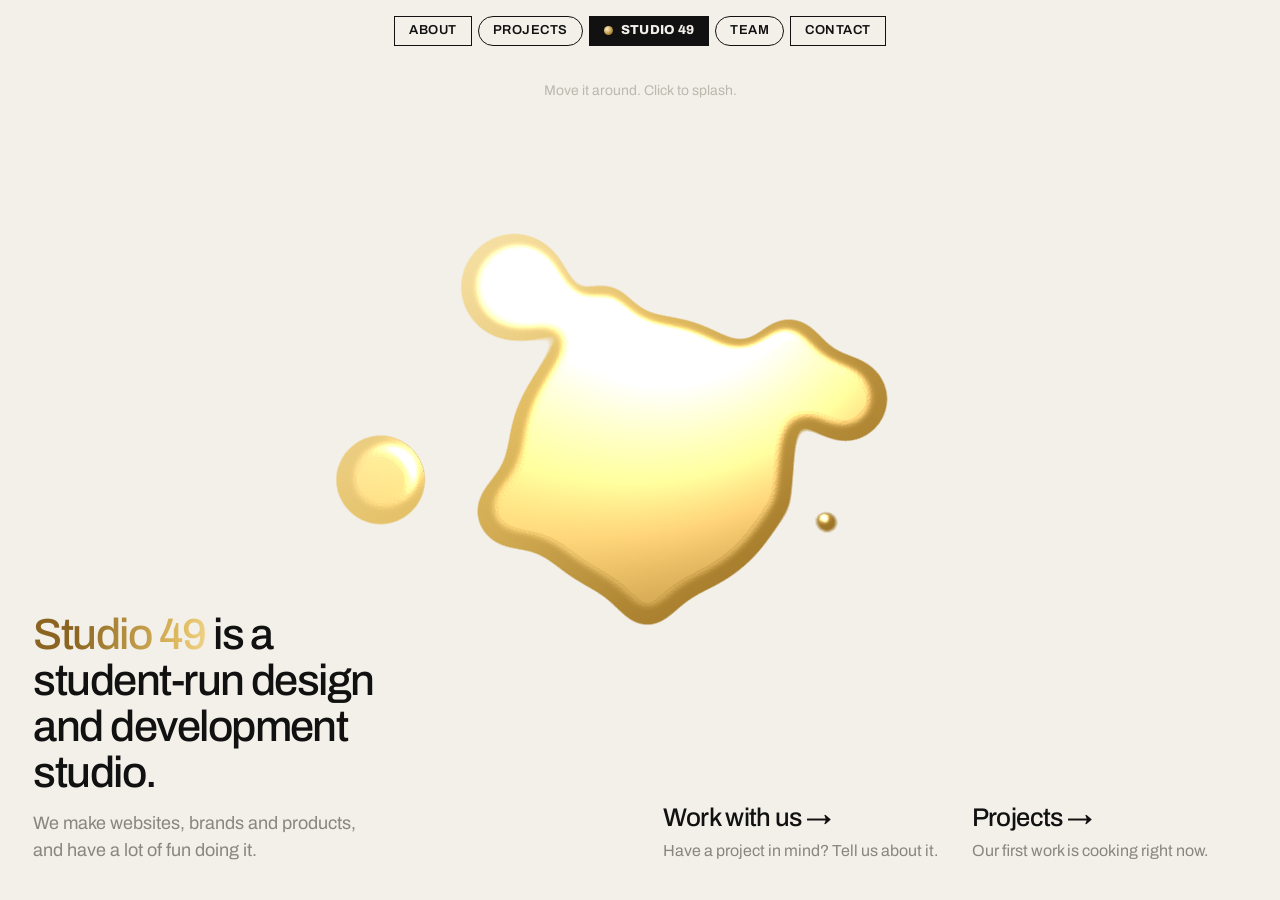
==== index.html @ 3b69c64a "Liquid gold landing, DAY-style pages, pill nav, dot-matrix titles" ====
<!doctype html>
<html lang="en">
<head>
  <meta charset="utf-8">
  <meta name="viewport" content="width=device-width, initial-scale=1">
  <title>Studio 49</title>
  <meta name="description" content="Studio 49 is a student-run design and development studio.">
  <link rel="icon" href="favicon.svg" type="image/svg+xml">
  <link rel="preconnect" href="https://fonts.googleapis.com">
  <link rel="preconnect" href="https://fonts.gstatic.com" crossorigin>
  <link href="https://fonts.googleapis.com/css2?family=Archivo:wght@400..800&family=Doto:wght@900&display=swap" rel="stylesheet">
  <link rel="stylesheet" href="css/styles.css">
</head>
<body data-page="home">
<main class="home">
  <p class="hint">Move it around. Click to splash.</p>
  <svg class="liquid" viewBox="0 0 600 600" role="img" aria-label="Liquid gold. Move to pull it, click to splash.">
    <defs>
      <linearGradient id="au" gradientUnits="userSpaceOnUse" x1="120" y1="80" x2="480" y2="540">
        <stop offset="0" stop-color="#fff1c4"/><stop offset=".35" stop-color="#e2bd62"/>
        <stop offset=".7" stop-color="#a77d2c"/><stop offset="1" stop-color="#5e4212"/>
      </linearGradient>
      <filter id="goo" x="-20%" y="-20%" width="140%" height="140%" color-interpolation-filters="sRGB">
        <feGaussianBlur in="SourceGraphic" stdDeviation="16" result="b"/>
        <feColorMatrix in="b" values="1 0 0 0 0  0 1 0 0 0  0 0 1 0 0  0 0 0 30 -13" result="goo"/>
        <feGaussianBlur in="goo" stdDeviation="7" result="soft"/>
        <feSpecularLighting in="soft" surfaceScale="7" specularConstant="1.15" specularExponent="26" lighting-color="#fff7dd" result="spec">
          <fePointLight id="light" x="200" y="120" z="320"/>
        </feSpecularLighting>
        <feComposite in="spec" in2="goo" operator="in" result="shine"/>
        <feComposite in="goo" in2="shine" operator="arithmetic" k2="1" k3="1"/>
      </filter>
    </defs>
    <g filter="url(#goo)" fill="url(#au)" data-blobs></g>
  </svg>
  <div>
    <h1 class="say"><span class="gold">Studio 49</span> is a student-run design and development studio.</h1>
    <p>We make websites, brands and products, and have a lot of fun doing it.</p>
  </div>
  <div class="ctas">
    <a href="contact.html"><strong>Work with us →</strong><span>Have a project in mind? Tell us about it.</span></a>
    <a href="projects.html"><strong>Projects →</strong><span>Our first work is cooking right now.</span></a>
  </div>
</main>
<script src="js/config.js"></script>
<script src="js/main.js"></script>
</body>
</html>
---- css/styles.css ----
/* Studio 49 — bone paper, black type, liquid gold as the one living thing.
   Archivo only. Page structure: big title, two-column intro, tabs. */

:root {
  --paper: #f3f0e9;
  --ink: #111;
  --grey: #8a867d;
  --soft: #bdb8ad;
  --line: #d9d4c9;
  --gold: #b8913f;
  --gold-hi: #e2bd62;
  --font: "Archivo", "Helvetica Neue", Arial, sans-serif;
  --pad: clamp(16px, 2.6vw, 36px);
  --col: 1180px;
}

* { box-sizing: border-box; }
html { -webkit-text-size-adjust: 100%; }
body { margin: 0; background: var(--paper); color: var(--ink); font-family: var(--font); font-size: 18px; line-height: 1.5; -webkit-font-smoothing: antialiased; }
a { color: inherit; text-decoration: none; }
button, input, textarea, select { font: inherit; color: inherit; }
h1, h2, h3, p { margin: 0; font-weight: inherit; }
[hidden] { display: none !important; }
.grey { color: var(--grey); }
.u { text-decoration: underline; text-underline-offset: 4px; text-decoration-thickness: 1px; text-decoration-color: var(--soft); }
.u:hover { text-decoration-color: var(--ink); }
.gold { background: linear-gradient(100deg, #8a6420 10%, #e2bd62 35%, #fff1c4 48%, #c9a24f 60%, #8a6420 90%) 0 0 / 250% 100%; -webkit-background-clip: text; background-clip: text; color: transparent; animation: shimmer 6s ease-in-out infinite; }
@keyframes shimmer { 50% { background-position: 100% 0; } }

/* ---------- nav: a row of boxed pills */
.nav { position: sticky; top: 0; z-index: 20; display: flex; justify-content: center; gap: 6px; padding: 16px var(--pad); background: color-mix(in srgb, var(--paper) 88%, transparent); backdrop-filter: blur(8px); -webkit-backdrop-filter: blur(8px); }
.nav a { border: 1.5px solid var(--ink); padding: 6px 14px; font-size: 13px; font-weight: 600; text-transform: uppercase; letter-spacing: 0.04em; line-height: 1.2; transition: background 0.2s, color 0.2s; }
.nav a:hover, .nav a[aria-current="page"] { background: var(--ink); color: var(--paper); }
.nav .oval { border-radius: 999px; }
.nav .logo { font-weight: 800; letter-spacing: 0.02em; display: flex; align-items: center; gap: 8px; }
.nav .logo i { width: 9px; height: 9px; border-radius: 50%; background: radial-gradient(circle at 35% 35%, #fff1c4, #b8913f 60%, #6a4a14); }
.nav .plus { width: 33px; padding: 6px 0; text-align: center; }

/* ---------- landing */
.home { min-height: calc(100svh - 64px); display: grid; grid-template-columns: 1fr 1fr; align-items: end; gap: var(--pad); padding: 0 var(--pad) var(--pad); position: relative; overflow: hidden; }
.liquid { position: absolute; top: 50%; left: 50%; width: min(78vh, 70vw); transform: translate(-50%, -54%); overflow: visible; cursor: pointer; touch-action: none; }
.home .say { position: relative; font-size: clamp(30px, 3.4vw, 52px); line-height: 1.06; letter-spacing: -0.035em; font-weight: 500; max-width: 15ch; }
.home .say + p { position: relative; margin-top: 14px; max-width: 34ch; color: var(--grey); }
.home .ctas { position: relative; display: grid; grid-template-columns: 1fr 1fr; gap: var(--pad); justify-self: end; max-width: 620px; }
.home .ctas a strong { display: block; font-size: clamp(22px, 2vw, 30px); font-weight: 500; letter-spacing: -0.025em; }
.home .ctas a span { color: var(--grey); font-size: 16px; }
.home .ctas a:hover strong { text-decoration: underline; text-underline-offset: 5px; text-decoration-thickness: 1.5px; }
.home .hint { position: absolute; top: 18px; left: 0; right: 0; text-align: center; font-size: 14px; color: var(--soft); pointer-events: none; transition: opacity 1s; }
.home.played .hint { opacity: 0; }

/* ---------- pages */
.page { max-width: var(--col); margin: 0 auto; padding: clamp(28px, 4vw, 56px) var(--pad) 100px; }
.title { font-size: clamp(60px, 8.4vw, 112px); font-weight: 600; line-height: 0.95; letter-spacing: -0.05em; margin-bottom: 22px; }
.cols { display: grid; grid-template-columns: 1fr 1fr; gap: 12px 36px; }
.cols p + p { margin-top: 12px; }
hr { border: 0; border-top: 1px solid var(--line); margin: 34px 0; }
.wide { display: block; text-align: center; border: 1px solid var(--line); padding: 14px; margin: 26px 0 8px; transition: background 0.2s, border-color 0.2s; }
.wide:hover { border-color: var(--ink); background: #ece8df; }

.tabs { display: flex; gap: 22px; flex-wrap: wrap; margin-bottom: 26px; }
.tabs button { background: none; border: 0; padding: 0; cursor: pointer; font-weight: 600; font-size: clamp(32px, 3.6vw, 46px); letter-spacing: -0.04em; color: var(--soft); transition: color 0.2s; }
.tabs button:hover { color: var(--grey); }
.tabs button[aria-selected="true"] { color: var(--ink); }
.tab-intro { max-width: 70ch; margin-bottom: 26px; }

.split { display: grid; grid-template-columns: 300px 1fr; gap: 36px; }
.split aside h3 { font-size: 28px; font-weight: 600; letter-spacing: -0.03em; margin-bottom: 8px; }
.split aside p + p { margin-top: 14px; }
.sticky { position: sticky; top: 90px; align-self: start; }

/* numbered rows (services / process / laws) */
.rows > div { display: grid; grid-template-columns: 110px 1fr 1.3fr; gap: 24px; padding: 20px 0; border-top: 1px solid var(--line); align-items: baseline; }
.rows > div:last-child { border-bottom: 1px solid var(--line); }
.rows small { font-size: 13px; color: var(--grey); text-transform: uppercase; letter-spacing: 0.06em; }
.rows h3 { font-size: 24px; font-weight: 600; letter-spacing: -0.025em; }
.rows p { color: var(--grey); }

/* board cards */
.cards { display: grid; grid-template-columns: repeat(3, 1fr); gap: 28px 20px; }
.portrait { aspect-ratio: 1; display: grid; place-items: center; background: #e8e3d8; overflow: hidden; position: relative; }
.portrait span { font-size: 56px; font-weight: 600; letter-spacing: -0.04em; color: #c5bfb2; transition: color 0.4s; position: relative; }
.portrait::before { content: ""; position: absolute; inset: 0; background: radial-gradient(circle at 30% 25%, #fff1c4, #e2bd62 30%, #a77d2c 62%, #5e4212); opacity: 0; transition: opacity 0.5s; }
.card:hover .portrait::before { opacity: 1; }
.card:hover .portrait span { color: rgba(255, 244, 214, 0.9); }
.card p { line-height: 1.35; }
.card p:first-of-type { margin-top: 10px; }

/* directory */
.search { display: flex; border-bottom: 1px solid var(--line); margin-bottom: 14px; }
.search input { flex: 1; border: 0; background: none; padding: 10px 0; outline: none; }
.search input::placeholder { color: var(--soft); }
.chips { display: flex; flex-wrap: wrap; gap: 8px; }
.chip { display: inline-flex; align-items: center; gap: 8px; border: 1px solid var(--line); border-radius: 999px; padding: 4px 13px; font-size: 16px; background: none; }
button.chip { cursor: pointer; }
button.chip:hover { border-color: var(--ink); }
button.chip[aria-pressed="true"] { background: var(--ink); color: var(--paper); border-color: var(--ink); }
.dot { width: 10px; height: 10px; border-radius: 50%; background: var(--c); }
table { width: 100%; border-collapse: collapse; margin-top: 16px; }
th { text-align: left; font-weight: 400; color: var(--grey); padding: 12px 0; border-bottom: 1px solid var(--ink); }
td { padding: 14px 16px 14px 0; border-bottom: 1px dashed var(--line); vertical-align: middle; }
td:last-child, th:last-child { text-align: right; padding-right: 0; }

/* projects: framed slots */
.frame { border: 1px solid var(--line); display: grid; grid-template-columns: 34px 1fr 34px; grid-template-rows: 34px 1fr 34px; position: relative; margin-bottom: 12px; }
.frame::before, .frame::after { content: ""; position: absolute; pointer-events: none; border: 1px solid var(--line); }
.frame::before { inset: 0 33px; border-block: 0; }
.frame::after { inset: 33px 0; border-inline: 0; }
.frame .cap { grid-column: 2; grid-row: 1; align-self: center; padding-left: 12px; font-size: 11px; letter-spacing: 0.12em; text-transform: uppercase; color: var(--grey); }
.frame .body { grid-column: 2; grid-row: 2; aspect-ratio: 16 / 9; display: grid; place-items: center; margin: 12px; }
.frame .body svg { width: 46%; overflow: visible; }
.slot { margin-bottom: 44px; scroll-margin-top: 90px; }
.slot .meta { display: flex; justify-content: space-between; gap: 12px; }
.list { list-style: none; margin: 22px 0 0; padding: 18px 0 0; border-top: 1px solid var(--line); display: grid; gap: 6px; }
.list a::before { content: "→ "; }
.list a:hover { color: var(--grey); }

/* form */
.form { display: grid; gap: 22px; max-width: 780px; }
.form .two { display: grid; grid-template-columns: 1fr 1fr; gap: 22px; }
.field { display: grid; gap: 4px; }
.field > span, legend { color: var(--grey); font-size: 16px; }
.field input, .field textarea, .field select { width: 100%; border: 0; border-bottom: 1px solid var(--line); background: none; padding: 8px 0; outline: none; border-radius: 0; -webkit-appearance: none; appearance: none; }
.field textarea { min-height: 130px; resize: vertical; }
.field input:focus, .field textarea:focus, .field select:focus { border-bottom-color: var(--ink); }
fieldset { border: 0; margin: 0; padding: 0; }
legend { padding: 0; margin-bottom: 10px; }
.checks { display: flex; flex-wrap: wrap; gap: 8px; }
.checks label { cursor: pointer; }
.checks input { position: absolute; opacity: 0; }
.checks span { display: inline-block; border: 1px solid var(--line); border-radius: 999px; padding: 4px 13px; font-size: 16px; }
.checks label:hover span { border-color: var(--ink); }
.checks input:checked + span { background: var(--ink); color: var(--paper); border-color: var(--ink); }
.checks input:focus-visible + span { outline: 2px solid var(--gold); outline-offset: 2px; }
.send { justify-self: start; border: 1.5px solid var(--ink); background: none; padding: 9px 26px; cursor: pointer; font-size: 14px; font-weight: 600; text-transform: uppercase; letter-spacing: 0.04em; }
.send:hover { background: var(--ink); color: var(--paper); }
.note { color: var(--grey); font-size: 16px; }
.done { display: none; }
.form.sent { display: none; }
.form.sent + .done { display: block; }
.hp { position: absolute; left: -9999px; }

/* footer */
.foot { max-width: var(--col); margin: 0 auto; padding: 22px var(--pad) 30px; display: flex; justify-content: space-between; gap: 14px; flex-wrap: wrap; border-top: 1px solid var(--line); color: var(--grey); font-size: 15px; }
.foot a:hover { color: var(--ink); }

@media (max-width: 860px) {
  body { font-size: 17px; }
  .nav { flex-wrap: wrap; }
  .nav .logo { order: -1; flex-basis: 100%; justify-content: center; border: 0; font-size: 15px; }
  .nav .logo:hover, .nav .logo[aria-current] { background: none; color: inherit; }
  .home { grid-template-columns: 1fr; align-content: end; min-height: calc(100svh - 100px); }
  .liquid { width: 92vw; top: 34%; }
  .home .ctas { justify-self: start; }
  .cols, .split, .form .two { grid-template-columns: 1fr; }
  .rows > div { grid-template-columns: 1fr; gap: 4px; }
  .cards { grid-template-columns: 1fr 1fr; }
  .sticky { position: static; }
  td:nth-child(2), th:nth-child(2) { display: none; }
}

/* dot-matrix display (Nothing-style), titles & numerals only */
.title, .dotnum { font-family: "Doto", var(--font); font-weight: 900; }
.title { letter-spacing: -0.02em; font-size: clamp(64px, 9vw, 124px); }
.rows small.dotnum { font-size: 26px; color: var(--ink); text-transform: none; letter-spacing: 0; line-height: 1; }
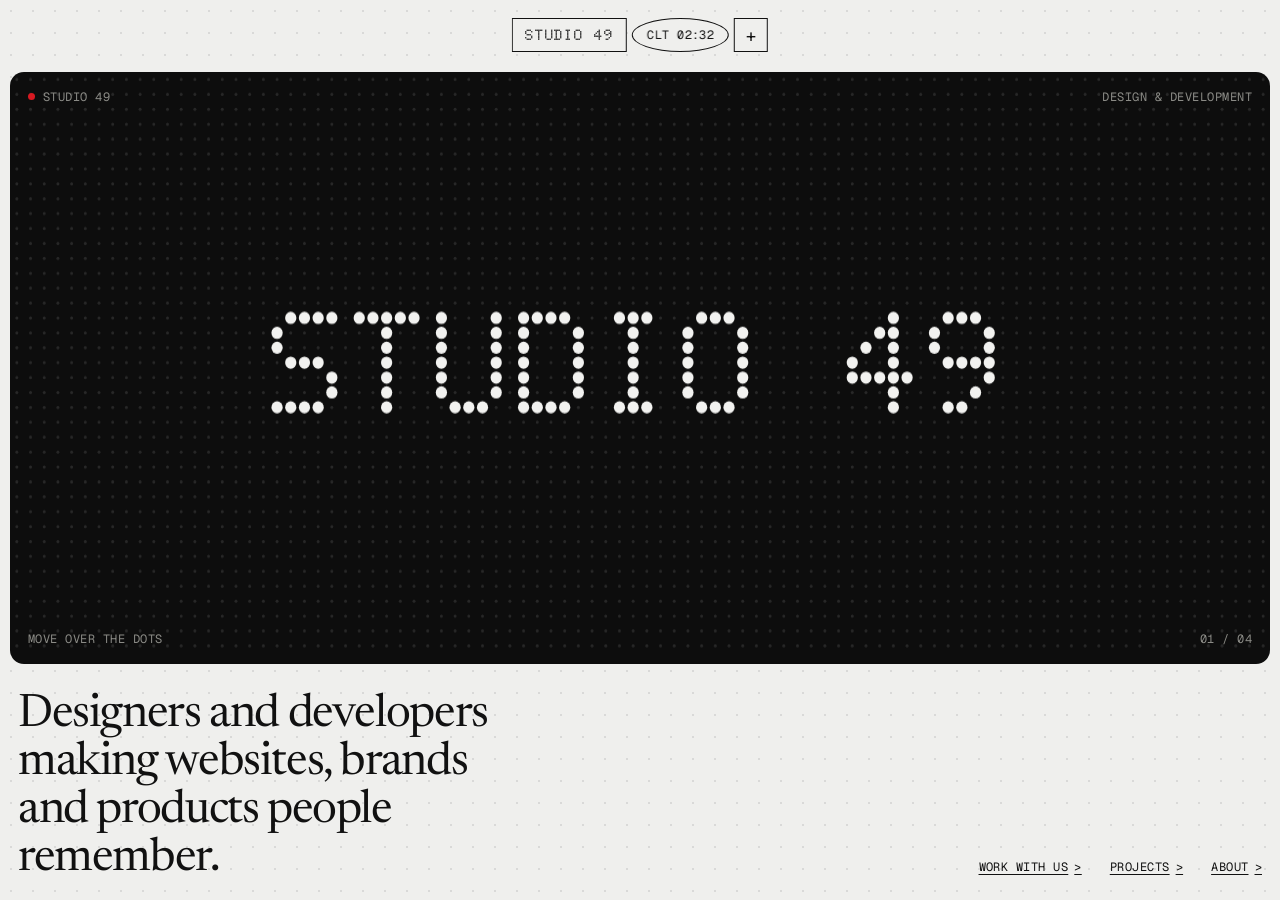
==== commit a00ffb0e: "Merge Commission, Nothing and Hex: pill nav, dot-matrix display, laws, plain team list" ====
--- a/index.html
+++ b/index.html
@@ -5,41 +5,23 @@
   <meta name="viewport" content="width=device-width, initial-scale=1">
   <title>Studio 49</title>
   <meta name="description" content="Studio 49 is a student-run design and development studio.">
+  <meta name="theme-color" content="#efefed">
   <link rel="icon" href="favicon.svg" type="image/svg+xml">
   <link rel="preconnect" href="https://fonts.googleapis.com">
   <link rel="preconnect" href="https://fonts.gstatic.com" crossorigin>
-  <link href="https://fonts.googleapis.com/css2?family=Archivo:wght@400..800&family=Doto:wght@900&display=swap" rel="stylesheet">
+  <link href="https://fonts.googleapis.com/css2?family=Doto:wght@800;900&family=Geist:wght@400;500&family=Geist+Mono:wght@400;500&family=Newsreader:opsz,wght@6..72,400&display=swap" rel="stylesheet">
   <link rel="stylesheet" href="css/styles.css">
 </head>
 <body data-page="home">
 <main class="home">
-  <p class="hint">Move it around. Click to splash.</p>
-  <svg class="liquid" viewBox="0 0 600 600" role="img" aria-label="Liquid gold. Move to pull it, click to splash.">
-    <defs>
-      <linearGradient id="au" gradientUnits="userSpaceOnUse" x1="120" y1="80" x2="480" y2="540">
-        <stop offset="0" stop-color="#fff1c4"/><stop offset=".35" stop-color="#e2bd62"/>
-        <stop offset=".7" stop-color="#a77d2c"/><stop offset="1" stop-color="#5e4212"/>
-      </linearGradient>
-      <filter id="goo" x="-20%" y="-20%" width="140%" height="140%" color-interpolation-filters="sRGB">
-        <feGaussianBlur in="SourceGraphic" stdDeviation="16" result="b"/>
-        <feColorMatrix in="b" values="1 0 0 0 0  0 1 0 0 0  0 0 1 0 0  0 0 0 30 -13" result="goo"/>
-        <feGaussianBlur in="goo" stdDeviation="7" result="soft"/>
-        <feSpecularLighting in="soft" surfaceScale="7" specularConstant="1.15" specularExponent="26" lighting-color="#fff7dd" result="spec">
-          <fePointLight id="light" x="200" y="120" z="320"/>
-        </feSpecularLighting>
-        <feComposite in="spec" in2="goo" operator="in" result="shine"/>
-        <feComposite in="goo" in2="shine" operator="arithmetic" k2="1" k3="1"/>
-      </filter>
-    </defs>
-    <g filter="url(#goo)" fill="url(#au)" data-blobs></g>
-  </svg>
-  <div>
-    <h1 class="say"><span class="gold">Studio 49</span> is a student-run design and development studio.</h1>
-    <p>We make websites, brands and products, and have a lot of fun doing it.</p>
-  </div>
-  <div class="ctas">
-    <a href="contact.html"><strong>Work with us →</strong><span>Have a project in mind? Tell us about it.</span></a>
-    <a href="projects.html"><strong>Projects →</strong><span>Our first work is cooking right now.</span></a>
+  <section class="display" aria-label="Studio 49">
+    <canvas data-matrix data-words="STUDIO 49|DESIGN|BUILD|SHIP"></canvas>
+    <div class="tag mono"><span class="live">Studio 49</span><span>Design &amp; development</span></div>
+    <div class="tag tagb mono"><span>Move over the dots</span><span data-word>01 / 04</span></div>
+  </section>
+  <div class="under">
+    <h1>Designers and developers making websites, brands and products people remember.</h1>
+    <div class="links"><a class="go" href="contact.html">Work with us</a><a class="go" href="projects.html">Projects</a><a class="go" href="about.html">About</a></div>
   </div>
 </main>
 <script src="js/config.js"></script>
--- a/css/styles.css
+++ b/css/styles.css
@@ -1,164 +1,160 @@
-/* Studio 49 — bone paper, black type, liquid gold as the one living thing.
-   Archivo only. Page structure: big title, two-column intro, tabs. */
+/* Studio 49
+   Commission's restraint · Nothing's dot-matrix + grey/black · Hex's laws & frames.
+   Type roles: Doto (logo + numerals only), Newsreader (headlines), Geist (body), Geist Mono (labels). */
 
 :root {
-  --paper: #f3f0e9;
+  --bg: #efefed;
+  --panel: #0d0d0d;
   --ink: #111;
-  --grey: #8a867d;
-  --soft: #bdb8ad;
-  --line: #d9d4c9;
-  --gold: #b8913f;
-  --gold-hi: #e2bd62;
-  --font: "Archivo", "Helvetica Neue", Arial, sans-serif;
-  --pad: clamp(16px, 2.6vw, 36px);
-  --col: 1180px;
+  --grey: #85857f;
+  --line: #d6d6d2;
+  --card: #e4e4e1;
+  --red: #d71921;
+  --serif: "Newsreader", Georgia, serif;
+  --sans: "Geist", "Helvetica Neue", Arial, sans-serif;
+  --mono: "Geist Mono", ui-monospace, Menlo, monospace;
+  --dot: "Doto", var(--mono);
+  --pad: clamp(16px, 2.2vw, 28px);
+  --r: 14px;
 }
 
 * { box-sizing: border-box; }
 html { -webkit-text-size-adjust: 100%; }
-body { margin: 0; background: var(--paper); color: var(--ink); font-family: var(--font); font-size: 18px; line-height: 1.5; -webkit-font-smoothing: antialiased; }
+body {
+  margin: 0; color: var(--ink); font-family: var(--sans); font-size: 16px; line-height: 1.5; -webkit-font-smoothing: antialiased;
+  background: var(--bg) radial-gradient(rgba(0,0,0,.09) 1px, transparent 1.3px) 0 0 / 22px 22px;
+}
 a { color: inherit; text-decoration: none; }
 button, input, textarea, select { font: inherit; color: inherit; }
 h1, h2, h3, p { margin: 0; font-weight: inherit; }
 [hidden] { display: none !important; }
 .grey { color: var(--grey); }
-.u { text-decoration: underline; text-underline-offset: 4px; text-decoration-thickness: 1px; text-decoration-color: var(--soft); }
-.u:hover { text-decoration-color: var(--ink); }
-.gold { background: linear-gradient(100deg, #8a6420 10%, #e2bd62 35%, #fff1c4 48%, #c9a24f 60%, #8a6420 90%) 0 0 / 250% 100%; -webkit-background-clip: text; background-clip: text; color: transparent; animation: shimmer 6s ease-in-out infinite; }
-@keyframes shimmer { 50% { background-position: 100% 0; } }
+.mono { font-family: var(--mono); font-size: 12px; letter-spacing: 0.04em; text-transform: uppercase; }
+.go { font-family: var(--mono); font-size: 12px; letter-spacing: 0.04em; text-transform: uppercase; text-decoration: underline; text-underline-offset: 3px; display: inline-flex; gap: 6px; align-items: center; }
+.go::after { content: ">"; text-decoration: none; display: inline-block; transition: transform .25s; }
+.go:hover::after { transform: translateX(3px); }
+.serif { font-family: var(--serif); font-weight: 400; letter-spacing: -0.02em; }
+.dotface { font-family: var(--dot); font-weight: 800; }
 
-/* ---------- nav: a row of boxed pills */
-.nav { position: sticky; top: 0; z-index: 20; display: flex; justify-content: center; gap: 6px; padding: 16px var(--pad); background: color-mix(in srgb, var(--paper) 88%, transparent); backdrop-filter: blur(8px); -webkit-backdrop-filter: blur(8px); }
-.nav a { border: 1.5px solid var(--ink); padding: 6px 14px; font-size: 13px; font-weight: 600; text-transform: uppercase; letter-spacing: 0.04em; line-height: 1.2; transition: background 0.2s, color 0.2s; }
-.nav a:hover, .nav a[aria-current="page"] { background: var(--ink); color: var(--paper); }
-.nav .oval { border-radius: 999px; }
-.nav .logo { font-weight: 800; letter-spacing: 0.02em; display: flex; align-items: center; gap: 8px; }
-.nav .logo i { width: 9px; height: 9px; border-radius: 50%; background: radial-gradient(circle at 35% 35%, #fff1c4, #b8913f 60%, #6a4a14); }
-.nav .plus { width: 33px; padding: 6px 0; text-align: center; }
+/* ---------- Commission pill nav */
+.pills { position: fixed; top: 18px; left: 50%; transform: translateX(-50%); z-index: 40; display: flex; gap: 5px; }
+.pills > * { height: 34px; display: grid; place-items: center; border: 1.5px solid var(--ink); background: var(--bg); font-family: var(--mono); font-size: 12px; letter-spacing: 0.04em; text-transform: uppercase; }
+.pills .logo { padding: 0 12px; font-family: var(--dot); font-weight: 800; font-size: 15px; letter-spacing: 0.06em; }
+.pills .oval { border-radius: 50%; min-width: 92px; padding: 0 14px; overflow: hidden; }
+.pills .oval span { display: block; transition: opacity .35s, transform .35s; }
+.pills .oval span.out { opacity: 0; transform: translateY(-8px); }
+.pills .plus { width: 34px; cursor: pointer; font-size: 18px; font-family: var(--sans); padding: 0; }
+.pills .plus span { display: block; transition: transform .35s; }
+.menu-open .pills .plus span { transform: rotate(45deg); }
+.pills a:hover, .pills .plus:hover { background: var(--ink); color: var(--bg); }
+
+/* ---------- the "+" menu (Hex sidebar, as an overlay) */
+.menu { position: fixed; inset: 10px; z-index: 30; background: var(--panel); color: #f2f2f2; border-radius: var(--r); padding: 76px var(--pad) var(--pad);
+  display: grid; grid-template-columns: 1.2fr 1fr; grid-template-rows: 1fr auto; gap: var(--pad);
+  background-image: radial-gradient(rgba(255,255,255,.08) 1px, transparent 1.3px); background-size: 22px 22px;
+  clip-path: inset(0 0 100% 0 round var(--r)); transition: clip-path .7s cubic-bezier(.7,0,.2,1); }
+.menu-open .menu { clip-path: inset(0 0 0 0 round var(--r)); }
+.menu nav { display: grid; align-content: start; gap: 2px; }
+.menu nav a { font-family: var(--serif); font-size: clamp(44px, 6.4vw, 92px); line-height: 1.02; letter-spacing: -0.035em; color: #6c6c68; transition: color .2s; display: flex; align-items: baseline; gap: 18px; }
+.menu nav a small { font-family: var(--dot); font-size: 18px; font-weight: 800; color: #4a4a47; }
+.menu nav a:hover, .menu nav a[aria-current="page"] { color: #fff; }
+.menu aside { display: grid; align-content: start; gap: 14px; }
+.touch { background: #e9e9e6; color: var(--ink); border-radius: 10px; padding: 18px; min-height: 160px; display: flex; flex-direction: column; justify-content: space-between; }
+.touch:hover { background: #fff; }
+.touch .serif { font-size: 28px; }
+.menu .bio { color: #9a9a95; font-size: 14px; max-width: 34ch; }
+.menu .big { grid-column: 1 / -1; font-family: var(--dot); font-weight: 900; font-size: clamp(64px, 13vw, 210px); line-height: .82; letter-spacing: -0.02em; color: #f2f2f2; }
 
 /* ---------- landing */
-.home { min-height: calc(100svh - 64px); display: grid; grid-template-columns: 1fr 1fr; align-items: end; gap: var(--pad); padding: 0 var(--pad) var(--pad); position: relative; overflow: hidden; }
-.liquid { position: absolute; top: 50%; left: 50%; width: min(78vh, 70vw); transform: translate(-50%, -54%); overflow: visible; cursor: pointer; touch-action: none; }
-.home .say { position: relative; font-size: clamp(30px, 3.4vw, 52px); line-height: 1.06; letter-spacing: -0.035em; font-weight: 500; max-width: 15ch; }
-.home .say + p { position: relative; margin-top: 14px; max-width: 34ch; color: var(--grey); }
-.home .ctas { position: relative; display: grid; grid-template-columns: 1fr 1fr; gap: var(--pad); justify-self: end; max-width: 620px; }
-.home .ctas a strong { display: block; font-size: clamp(22px, 2vw, 30px); font-weight: 500; letter-spacing: -0.025em; }
-.home .ctas a span { color: var(--grey); font-size: 16px; }
-.home .ctas a:hover strong { text-decoration: underline; text-underline-offset: 5px; text-decoration-thickness: 1.5px; }
-.home .hint { position: absolute; top: 18px; left: 0; right: 0; text-align: center; font-size: 14px; color: var(--soft); pointer-events: none; transition: opacity 1s; }
-.home.played .hint { opacity: 0; }
+.home { min-height: 100svh; padding: 72px 10px 10px; display: grid; grid-template-rows: 1fr auto; gap: 10px; }
+.display { position: relative; background: var(--panel); border-radius: var(--r); overflow: hidden; min-height: 58vh; }
+.display canvas { position: absolute; inset: 0; width: 100%; height: 100%; display: block; cursor: crosshair; touch-action: none; }
+.display .tag { position: absolute; top: 16px; left: 18px; right: 18px; display: flex; justify-content: space-between; color: #8b8b86; pointer-events: none; }
+.display .live::before { content: ""; display: inline-block; width: 7px; height: 7px; border-radius: 50%; background: var(--red); margin-right: 8px; vertical-align: 1px; animation: blink 1.6s steps(1) infinite; }
+@keyframes blink { 50% { opacity: .15; } }
+.display .tagb { top: auto; bottom: 16px; }
+.under { display: grid; grid-template-columns: 1.4fr 1fr; gap: var(--pad); align-items: end; padding: 18px 8px 6px; }
+.under h1 { font-family: var(--serif); font-size: clamp(30px, 3.6vw, 54px); line-height: 1.04; letter-spacing: -0.03em; max-width: 19ch; }
+.under .links { display: flex; justify-content: flex-end; gap: 28px; flex-wrap: wrap; padding-bottom: 8px; }
 
-/* ---------- pages */
-.page { max-width: var(--col); margin: 0 auto; padding: clamp(28px, 4vw, 56px) var(--pad) 100px; }
-.title { font-size: clamp(60px, 8.4vw, 112px); font-weight: 600; line-height: 0.95; letter-spacing: -0.05em; margin-bottom: 22px; }
-.cols { display: grid; grid-template-columns: 1fr 1fr; gap: 12px 36px; }
-.cols p + p { margin-top: 12px; }
-hr { border: 0; border-top: 1px solid var(--line); margin: 34px 0; }
-.wide { display: block; text-align: center; border: 1px solid var(--line); padding: 14px; margin: 26px 0 8px; transition: background 0.2s, border-color 0.2s; }
-.wide:hover { border-color: var(--ink); background: #ece8df; }
+/* ---------- inner pages */
+.page { max-width: 1240px; margin: 0 auto; padding: 110px 10px 10px; }
+.head { display: grid; grid-template-columns: 1fr 1fr; gap: var(--pad); align-items: end; padding: 0 8px 34px; }
+.head h1 { font-family: var(--serif); font-size: clamp(52px, 7.4vw, 108px); line-height: .95; letter-spacing: -0.04em; }
+.head p { max-width: 46ch; justify-self: end; }
+.label { display: flex; justify-content: space-between; padding: 0 8px 12px; color: var(--grey); }
 
-.tabs { display: flex; gap: 22px; flex-wrap: wrap; margin-bottom: 26px; }
-.tabs button { background: none; border: 0; padding: 0; cursor: pointer; font-weight: 600; font-size: clamp(32px, 3.6vw, 46px); letter-spacing: -0.04em; color: var(--soft); transition: color 0.2s; }
-.tabs button:hover { color: var(--grey); }
-.tabs button[aria-selected="true"] { color: var(--ink); }
-.tab-intro { max-width: 70ch; margin-bottom: 26px; }
+/* rounded cards (Nothing) */
+.cards { display: grid; grid-template-columns: repeat(2, 1fr); gap: 10px; margin-bottom: 44px; }
+.cardx { background: var(--card); border-radius: var(--r); padding: 22px; min-height: 260px; display: flex; flex-direction: column; justify-content: space-between; transition: background .3s, color .3s; }
+.cardx:hover { background: var(--panel); color: #f2f2f2; }
+.cardx:hover .grey { color: #8b8b86; }
+.cardx .num { font-family: var(--dot); font-weight: 900; font-size: 64px; line-height: .8; }
+.cardx h3 { font-family: var(--serif); font-size: 32px; letter-spacing: -0.025em; margin-bottom: 6px; }
 
-.split { display: grid; grid-template-columns: 300px 1fr; gap: 36px; }
-.split aside h3 { font-size: 28px; font-weight: 600; letter-spacing: -0.03em; margin-bottom: 8px; }
-.split aside p + p { margin-top: 14px; }
-.sticky { position: sticky; top: 90px; align-self: start; }
+/* laws (Hex) */
+.laws { display: grid; gap: 6px; margin-bottom: 44px; }
+.laws div { background: #e7e7e4; border-radius: 10px; padding: 16px 18px; display: flex; justify-content: space-between; gap: 16px; align-items: baseline; transition: background .25s, color .25s; }
+.laws div:hover { background: var(--panel); color: #f2f2f2; }
+.laws b { white-space: nowrap; }
+.laws span { font-family: var(--serif); font-size: clamp(20px, 2vw, 26px); letter-spacing: -0.015em; }
 
-/* numbered rows (services / process / laws) */
-.rows > div { display: grid; grid-template-columns: 110px 1fr 1.3fr; gap: 24px; padding: 20px 0; border-top: 1px solid var(--line); align-items: baseline; }
-.rows > div:last-child { border-bottom: 1px solid var(--line); }
-.rows small { font-size: 13px; color: var(--grey); text-transform: uppercase; letter-spacing: 0.06em; }
-.rows h3 { font-size: 24px; font-weight: 600; letter-spacing: -0.025em; }
-.rows p { color: var(--grey); }
+/* projects: Hex frames holding a Nothing dark screen */
+.works { display: grid; grid-template-columns: repeat(2, 1fr); gap: 10px; }
+.work { background: #e7e7e4; border-radius: var(--r); padding: 10px 10px 16px; display: block; }
+.work .screen { position: relative; aspect-ratio: 16 / 10; background: var(--panel); border-radius: 9px; overflow: hidden; margin-bottom: 14px; }
+.work .screen canvas { position: absolute; inset: 0; width: 100%; height: 100%; }
+.work h3 { font-family: var(--serif); font-size: 26px; letter-spacing: -0.02em; padding: 0 6px; }
+.work .mono { padding: 4px 6px 0; color: var(--grey); }
+.work:hover .screen { outline: 1.5px solid var(--ink); outline-offset: 3px; }
 
-/* board cards */
-.cards { display: grid; grid-template-columns: repeat(3, 1fr); gap: 28px 20px; }
-.portrait { aspect-ratio: 1; display: grid; place-items: center; background: #e8e3d8; overflow: hidden; position: relative; }
-.portrait span { font-size: 56px; font-weight: 600; letter-spacing: -0.04em; color: #c5bfb2; transition: color 0.4s; position: relative; }
-.portrait::before { content: ""; position: absolute; inset: 0; background: radial-gradient(circle at 30% 25%, #fff1c4, #e2bd62 30%, #a77d2c 62%, #5e4212); opacity: 0; transition: opacity 0.5s; }
-.card:hover .portrait::before { opacity: 1; }
-.card:hover .portrait span { color: rgba(255, 244, 214, 0.9); }
-.card p { line-height: 1.35; }
-.card p:first-of-type { margin-top: 10px; }
+/* team: just a list */
+.list { border-top: 1px solid var(--ink); margin: 0 8px 60px; }
+.list div { display: grid; grid-template-columns: 60px 1fr 1fr; gap: 16px; padding: 14px 0; border-bottom: 1px solid var(--line); align-items: baseline; }
+.list .n { font-family: var(--dot); font-weight: 800; font-size: 18px; color: var(--grey); }
+.list .name { font-family: var(--serif); font-size: clamp(22px, 2.2vw, 30px); letter-spacing: -0.02em; }
+.list .role { text-align: right; }
 
-/* directory */
-.search { display: flex; border-bottom: 1px solid var(--line); margin-bottom: 14px; }
-.search input { flex: 1; border: 0; background: none; padding: 10px 0; outline: none; }
-.search input::placeholder { color: var(--soft); }
-.chips { display: flex; flex-wrap: wrap; gap: 8px; }
-.chip { display: inline-flex; align-items: center; gap: 8px; border: 1px solid var(--line); border-radius: 999px; padding: 4px 13px; font-size: 16px; background: none; }
-button.chip { cursor: pointer; }
-button.chip:hover { border-color: var(--ink); }
-button.chip[aria-pressed="true"] { background: var(--ink); color: var(--paper); border-color: var(--ink); }
-.dot { width: 10px; height: 10px; border-radius: 50%; background: var(--c); }
-table { width: 100%; border-collapse: collapse; margin-top: 16px; }
-th { text-align: left; font-weight: 400; color: var(--grey); padding: 12px 0; border-bottom: 1px solid var(--ink); }
-td { padding: 14px 16px 14px 0; border-bottom: 1px dashed var(--line); vertical-align: middle; }
-td:last-child, th:last-child { text-align: right; padding-right: 0; }
-
-/* projects: framed slots */
-.frame { border: 1px solid var(--line); display: grid; grid-template-columns: 34px 1fr 34px; grid-template-rows: 34px 1fr 34px; position: relative; margin-bottom: 12px; }
-.frame::before, .frame::after { content: ""; position: absolute; pointer-events: none; border: 1px solid var(--line); }
-.frame::before { inset: 0 33px; border-block: 0; }
-.frame::after { inset: 33px 0; border-inline: 0; }
-.frame .cap { grid-column: 2; grid-row: 1; align-self: center; padding-left: 12px; font-size: 11px; letter-spacing: 0.12em; text-transform: uppercase; color: var(--grey); }
-.frame .body { grid-column: 2; grid-row: 2; aspect-ratio: 16 / 9; display: grid; place-items: center; margin: 12px; }
-.frame .body svg { width: 46%; overflow: visible; }
-.slot { margin-bottom: 44px; scroll-margin-top: 90px; }
-.slot .meta { display: flex; justify-content: space-between; gap: 12px; }
-.list { list-style: none; margin: 22px 0 0; padding: 18px 0 0; border-top: 1px solid var(--line); display: grid; gap: 6px; }
-.list a::before { content: "→ "; }
-.list a:hover { color: var(--grey); }
-
-/* form */
-.form { display: grid; gap: 22px; max-width: 780px; }
-.form .two { display: grid; grid-template-columns: 1fr 1fr; gap: 22px; }
-.field { display: grid; gap: 4px; }
-.field > span, legend { color: var(--grey); font-size: 16px; }
-.field input, .field textarea, .field select { width: 100%; border: 0; border-bottom: 1px solid var(--line); background: none; padding: 8px 0; outline: none; border-radius: 0; -webkit-appearance: none; appearance: none; }
-.field textarea { min-height: 130px; resize: vertical; }
-.field input:focus, .field textarea:focus, .field select:focus { border-bottom-color: var(--ink); }
-fieldset { border: 0; margin: 0; padding: 0; }
-legend { padding: 0; margin-bottom: 10px; }
-.checks { display: flex; flex-wrap: wrap; gap: 8px; }
+/* contact: Nothing's dark community panel */
+.panel { background: var(--panel); color: #f2f2f2; border-radius: var(--r); padding: clamp(28px, 5vw, 70px) var(--pad); background-image: radial-gradient(rgba(255,255,255,.08) 1px, transparent 1.3px); background-size: 22px 22px; }
+.form { max-width: 620px; margin: 0 auto; display: grid; gap: 10px; }
+.form .two { display: grid; grid-template-columns: 1fr 1fr; gap: 10px; }
+.form input, .form textarea, .form select { width: 100%; background: #1d1d1d; border: 1px solid #2c2c2c; border-radius: 6px; padding: 13px 14px; outline: none; font-family: var(--mono); font-size: 13px; -webkit-appearance: none; appearance: none; }
+.form input::placeholder, .form textarea::placeholder { color: #77777a; text-transform: uppercase; letter-spacing: .04em; }
+.form textarea { min-height: 140px; resize: vertical; }
+.form input:focus, .form textarea:focus, .form select:focus { border-color: #8b8b86; }
+.form select { color: #c9c9c5; }
+.checks { display: flex; flex-wrap: wrap; gap: 6px; padding: 6px 0; }
 .checks label { cursor: pointer; }
-.checks input { position: absolute; opacity: 0; }
-.checks span { display: inline-block; border: 1px solid var(--line); border-radius: 999px; padding: 4px 13px; font-size: 16px; }
-.checks label:hover span { border-color: var(--ink); }
-.checks input:checked + span { background: var(--ink); color: var(--paper); border-color: var(--ink); }
-.checks input:focus-visible + span { outline: 2px solid var(--gold); outline-offset: 2px; }
-.send { justify-self: start; border: 1.5px solid var(--ink); background: none; padding: 9px 26px; cursor: pointer; font-size: 14px; font-weight: 600; text-transform: uppercase; letter-spacing: 0.04em; }
-.send:hover { background: var(--ink); color: var(--paper); }
-.note { color: var(--grey); font-size: 16px; }
-.done { display: none; }
+.checks input { position: absolute; opacity: 0; width: auto; }
+.checks span { display: inline-block; border: 1px solid #3a3a3a; border-radius: 999px; padding: 6px 13px; font-family: var(--mono); font-size: 12px; text-transform: uppercase; letter-spacing: .04em; color: #b5b5b0; }
+.checks label:hover span { border-color: #f2f2f2; color: #f2f2f2; }
+.checks input:checked + span { background: #f2f2f2; color: var(--ink); border-color: #f2f2f2; }
+.checks input:focus-visible + span { outline: 1px solid #f2f2f2; outline-offset: 2px; }
+.send { background: #f2f2f2; color: var(--ink); border: 0; border-radius: 6px; padding: 14px; cursor: pointer; font-family: var(--mono); font-size: 12px; letter-spacing: .06em; text-transform: uppercase; }
+.send:hover { background: #fff; }
+.note { color: #8b8b86; font-family: var(--mono); font-size: 12px; text-align: center; }
+.done { display: none; text-align: center; }
 .form.sent { display: none; }
 .form.sent + .done { display: block; }
 .hp { position: absolute; left: -9999px; }
+.panel h2 { font-family: var(--serif); font-size: clamp(34px, 4vw, 56px); letter-spacing: -0.03em; text-align: center; margin-bottom: 10px; }
+.panel .sub { text-align: center; color: #9a9a95; margin-bottom: 30px; }
 
-/* footer */
-.foot { max-width: var(--col); margin: 0 auto; padding: 22px var(--pad) 30px; display: flex; justify-content: space-between; gap: 14px; flex-wrap: wrap; border-top: 1px solid var(--line); color: var(--grey); font-size: 15px; }
-.foot a:hover { color: var(--ink); }
+/* footer: big dot-matrix sign-off */
+.foot { margin: 44px 10px 10px; background: var(--panel); color: #f2f2f2; border-radius: var(--r); padding: var(--pad); display: grid; gap: 30px; background-image: radial-gradient(rgba(255,255,255,.08) 1px, transparent 1.3px); background-size: 22px 22px; }
+.foot .row { display: flex; justify-content: space-between; gap: 16px; flex-wrap: wrap; color: #8b8b86; }
+.foot .row a:hover { color: #fff; }
+.foot .big { font-family: var(--dot); font-weight: 900; font-size: clamp(56px, 15vw, 240px); line-height: .8; letter-spacing: -0.02em; }
 
-@media (max-width: 860px) {
-  body { font-size: 17px; }
-  .nav { flex-wrap: wrap; }
-  .nav .logo { order: -1; flex-basis: 100%; justify-content: center; border: 0; font-size: 15px; }
-  .nav .logo:hover, .nav .logo[aria-current] { background: none; color: inherit; }
-  .home { grid-template-columns: 1fr; align-content: end; min-height: calc(100svh - 100px); }
-  .liquid { width: 92vw; top: 34%; }
-  .home .ctas { justify-self: start; }
-  .cols, .split, .form .two { grid-template-columns: 1fr; }
-  .rows > div { grid-template-columns: 1fr; gap: 4px; }
-  .cards { grid-template-columns: 1fr 1fr; }
-  .sticky { position: static; }
-  td:nth-child(2), th:nth-child(2) { display: none; }
+@media (max-width: 820px) {
+  .menu { grid-template-columns: 1fr; grid-template-rows: auto; overflow: auto; }
+  .under, .head { grid-template-columns: 1fr; }
+  .head p { justify-self: start; }
+  .under .links { justify-content: flex-start; }
+  .cards, .works, .form .two { grid-template-columns: 1fr; }
+  .list div { grid-template-columns: 40px 1fr; }
+  .list .role { grid-column: 2; text-align: left; }
+  .display { min-height: 52vh; }
 }
-
-/* dot-matrix display (Nothing-style), titles & numerals only */
-.title, .dotnum { font-family: "Doto", var(--font); font-weight: 900; }
-.title { letter-spacing: -0.02em; font-size: clamp(64px, 9vw, 124px); }
-.rows small.dotnum { font-size: 26px; color: var(--ink); text-transform: none; letter-spacing: 0; line-height: 1; }
+@media (prefers-reduced-motion: reduce) { .menu, .pills .plus { transition: none; } }
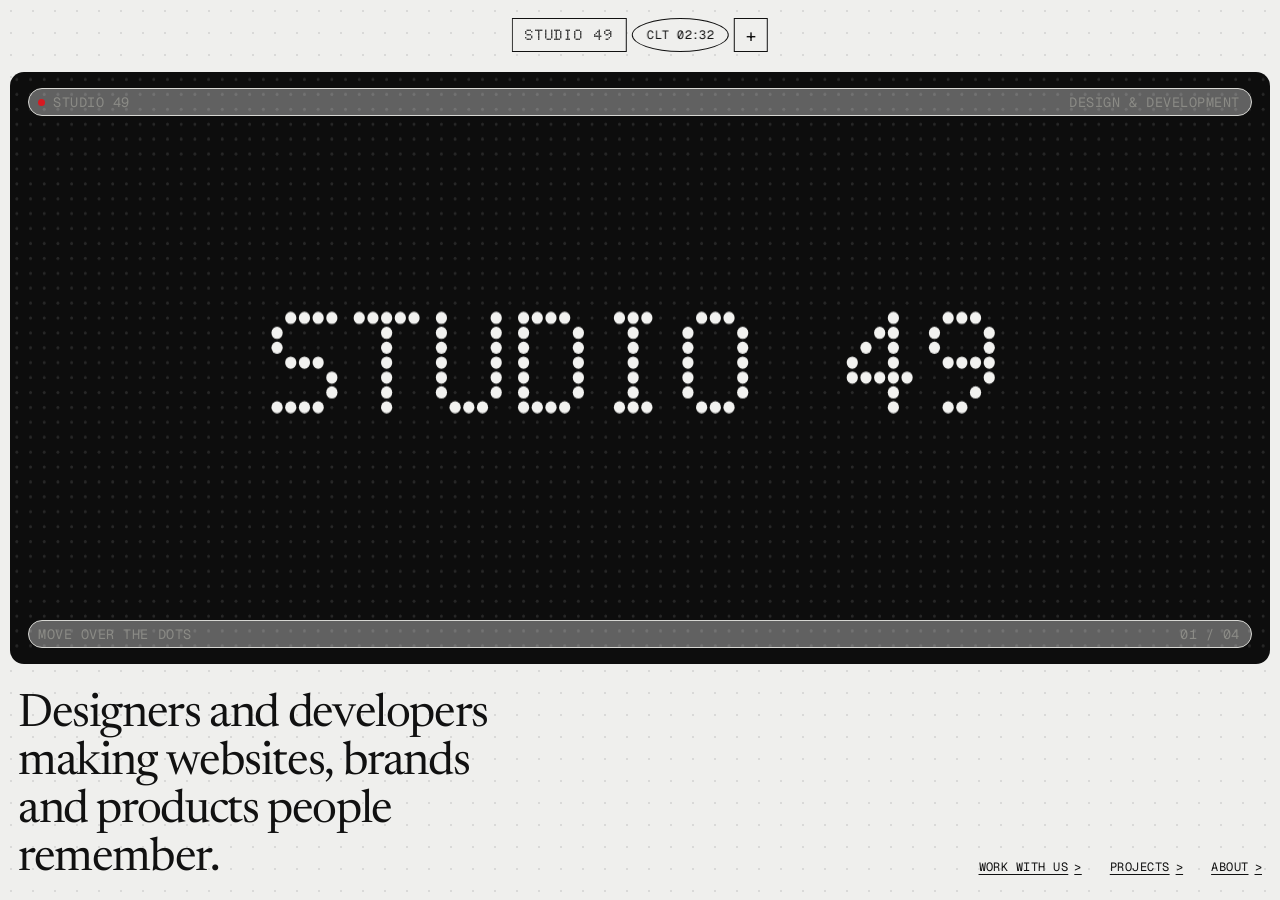
==== commit ce24b4ce: "Motion animations (menu springs, entrances, reveals, page transitions) and team keyword chips" ====
--- a/index.html
+++ b/index.html
@@ -10,7 +10,7 @@
   <link rel="preconnect" href="https://fonts.googleapis.com">
   <link rel="preconnect" href="https://fonts.gstatic.com" crossorigin>
   <link href="https://fonts.googleapis.com/css2?family=Doto:wght@800;900&family=Geist:wght@400;500&family=Geist+Mono:wght@400;500&family=Newsreader:opsz,wght@6..72,400&display=swap" rel="stylesheet">
-  <link rel="stylesheet" href="css/styles.css">
+  <link rel="stylesheet" href="css/styles.css?v=2">
 </head>
 <body data-page="home">
 <main class="home">
@@ -24,7 +24,8 @@
     <div class="links"><a class="go" href="contact.html">Work with us</a><a class="go" href="projects.html">Projects</a><a class="go" href="about.html">About</a></div>
   </div>
 </main>
-<script src="js/config.js"></script>
-<script src="js/main.js"></script>
+<script src="js/vendor/motion.js"></script>
+<script src="js/config.js?v=2"></script>
+<script src="js/main.js?v=2"></script>
 </body>
 </html>
--- a/css/styles.css
+++ b/css/styles.css
@@ -44,16 +44,14 @@
 .pills .oval span { display: block; transition: opacity .35s, transform .35s; }
 .pills .oval span.out { opacity: 0; transform: translateY(-8px); }
 .pills .plus { width: 34px; cursor: pointer; font-size: 18px; font-family: var(--sans); padding: 0; }
-.pills .plus span { display: block; transition: transform .35s; }
-.menu-open .pills .plus span { transform: rotate(45deg); }
+.pills .plus span { display: block; }
 .pills a:hover, .pills .plus:hover { background: var(--ink); color: var(--bg); }
 
 /* ---------- the "+" menu (Hex sidebar, as an overlay) */
 .menu { position: fixed; inset: 10px; z-index: 30; background: var(--panel); color: #f2f2f2; border-radius: var(--r); padding: 76px var(--pad) var(--pad);
   display: grid; grid-template-columns: 1.2fr 1fr; grid-template-rows: 1fr auto; gap: var(--pad);
   background-image: radial-gradient(rgba(255,255,255,.08) 1px, transparent 1.3px); background-size: 22px 22px;
-  clip-path: inset(0 0 100% 0 round var(--r)); transition: clip-path .7s cubic-bezier(.7,0,.2,1); }
-.menu-open .menu { clip-path: inset(0 0 0 0 round var(--r)); }
+  visibility: hidden; clip-path: inset(0 0 100% 0 round var(--r)); }
 .menu nav { display: grid; align-content: start; gap: 2px; }
 .menu nav a { font-family: var(--serif); font-size: clamp(44px, 6.4vw, 92px); line-height: 1.02; letter-spacing: -0.035em; color: #6c6c68; transition: color .2s; display: flex; align-items: baseline; gap: 18px; }
 .menu nav a small { font-family: var(--dot); font-size: 18px; font-weight: 800; color: #4a4a47; }
@@ -63,7 +61,9 @@
 .touch:hover { background: #fff; }
 .touch .serif { font-size: 28px; }
 .menu .bio { color: #9a9a95; font-size: 14px; max-width: 34ch; }
-.menu .big { grid-column: 1 / -1; font-family: var(--dot); font-weight: 900; font-size: clamp(64px, 13vw, 210px); line-height: .82; letter-spacing: -0.02em; color: #f2f2f2; }
+.menu nav a, .menu aside > *, .menu .big span { will-change: transform, opacity; }
+.menu .big span { display: inline-block; }
+.menu .big { overflow: hidden; grid-column: 1 / -1; font-family: var(--dot); font-weight: 900; font-size: clamp(64px, 13vw, 210px); line-height: .82; letter-spacing: -0.02em; color: #f2f2f2; }
 
 /* ---------- landing */
 .home { min-height: 100svh; padding: 72px 10px 10px; display: grid; grid-template-rows: 1fr auto; gap: 10px; }
@@ -110,7 +110,10 @@
 
 /* team: just a list */
 .list { border-top: 1px solid var(--ink); margin: 0 8px 60px; }
-.list div { display: grid; grid-template-columns: 60px 1fr 1fr; gap: 16px; padding: 14px 0; border-bottom: 1px solid var(--line); align-items: baseline; }
+.list > div { display: grid; grid-template-columns: 50px minmax(180px, 1fr) 1.6fr auto; gap: 16px; padding: 14px 0; border-bottom: 1px solid var(--line); align-items: center; }
+.tags { display: flex; flex-wrap: wrap; gap: 6px; }
+.tag { display: inline-flex; align-items: center; gap: 7px; border: 1px solid var(--line); border-radius: 999px; padding: 3px 11px 3px 9px; font-size: 13.5px; background: rgba(255,255,255,.35); }
+.tag i { width: 8px; height: 8px; border-radius: 50%; background: var(--c); }
 .list .n { font-family: var(--dot); font-weight: 800; font-size: 18px; color: var(--grey); }
 .list .name { font-family: var(--serif); font-size: clamp(22px, 2.2vw, 30px); letter-spacing: -0.02em; }
 .list .role { text-align: right; }
@@ -153,8 +156,11 @@
   .head p { justify-self: start; }
   .under .links { justify-content: flex-start; }
   .cards, .works, .form .two { grid-template-columns: 1fr; }
-  .list div { grid-template-columns: 40px 1fr; }
-  .list .role { grid-column: 2; text-align: left; }
+  .list > div { grid-template-columns: 34px 1fr; gap: 8px 12px; }
+  .list .tags, .list .role { grid-column: 2; text-align: left; }
   .display { min-height: 52vh; }
 }
 @media (prefers-reduced-motion: reduce) { .menu, .pills .plus { transition: none; } }
+
+.w { display: inline-block; overflow: hidden; vertical-align: top; padding-bottom: .08em; margin-bottom: -.08em; }
+.w > span { display: inline-block; }
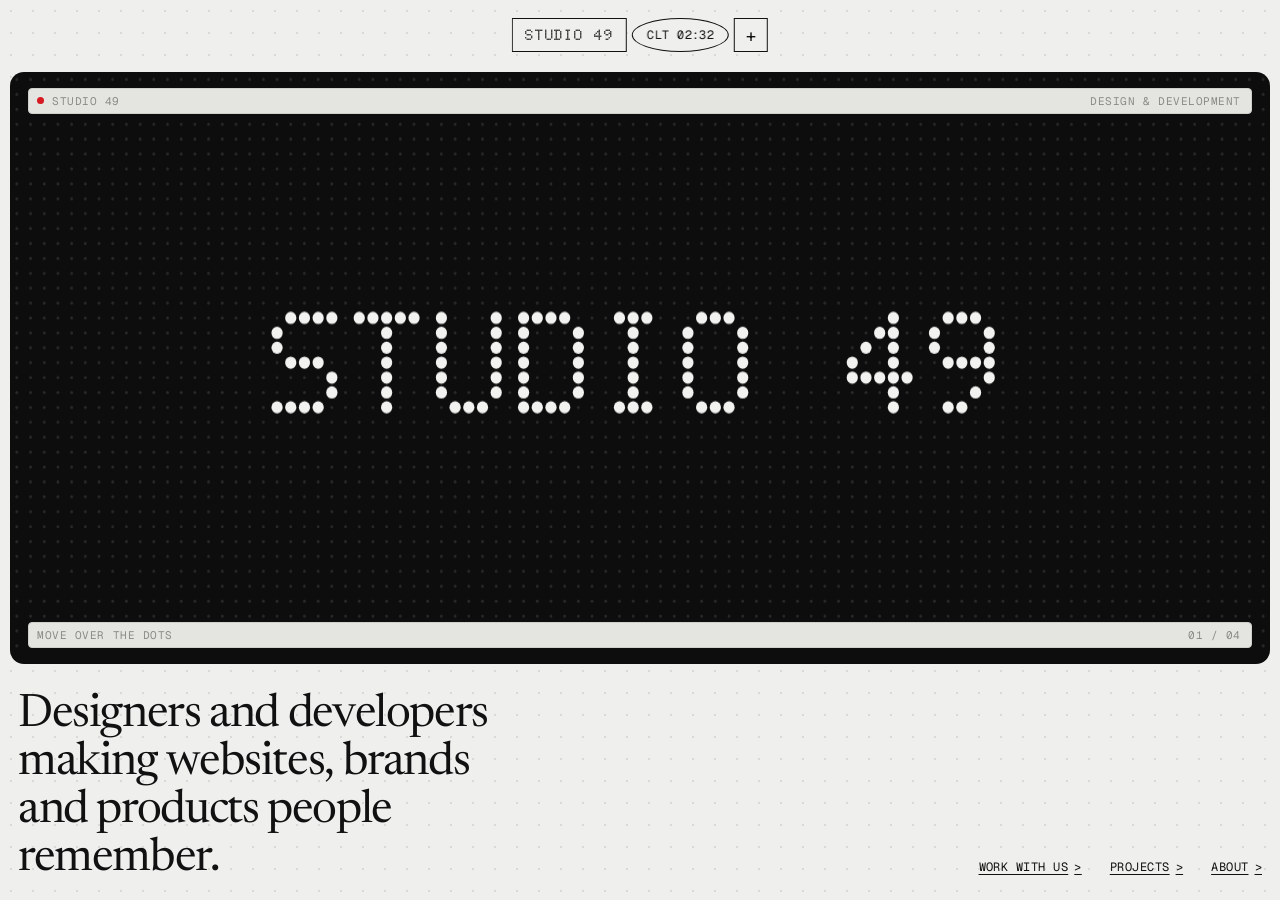
==== commit a40a1b23: "Team tags: mono boxed tags with colored dot-matrix icons" ====
--- a/index.html
+++ b/index.html
@@ -10,7 +10,7 @@
   <link rel="preconnect" href="https://fonts.googleapis.com">
   <link rel="preconnect" href="https://fonts.gstatic.com" crossorigin>
   <link href="https://fonts.googleapis.com/css2?family=Doto:wght@800;900&family=Geist:wght@400;500&family=Geist+Mono:wght@400;500&family=Newsreader:opsz,wght@6..72,400&display=swap" rel="stylesheet">
-  <link rel="stylesheet" href="css/styles.css?v=2">
+  <link rel="stylesheet" href="css/styles.css?v=5">
 </head>
 <body data-page="home">
 <main class="home">
@@ -25,7 +25,7 @@
   </div>
 </main>
 <script src="js/vendor/motion.js"></script>
-<script src="js/config.js?v=2"></script>
-<script src="js/main.js?v=2"></script>
+<script src="js/config.js?v=5"></script>
+<script src="js/main.js?v=5"></script>
 </body>
 </html>
--- a/css/styles.css
+++ b/css/styles.css
@@ -110,10 +110,13 @@
 
 /* team: just a list */
 .list { border-top: 1px solid var(--ink); margin: 0 8px 60px; }
-.list > div { display: grid; grid-template-columns: 50px minmax(180px, 1fr) 1.6fr auto; gap: 16px; padding: 14px 0; border-bottom: 1px solid var(--line); align-items: center; }
+.list > div { display: grid; grid-template-columns: 50px minmax(180px, 1fr) 1.6fr 210px; gap: 16px; padding: 14px 0; border-bottom: 1px solid var(--line); align-items: center; }
 .tags { display: flex; flex-wrap: wrap; gap: 6px; }
-.tag { display: inline-flex; align-items: center; gap: 7px; border: 1px solid var(--line); border-radius: 999px; padding: 3px 11px 3px 9px; font-size: 13.5px; background: rgba(255,255,255,.35); }
-.tag i { width: 8px; height: 8px; border-radius: 50%; background: var(--c); }
+.tag { display: inline-flex; align-items: center; gap: 7px; height: 26px; padding: 0 10px 0 8px; border-radius: 4px; cursor: default;
+  font-family: var(--mono); font-size: 11px; letter-spacing: 0.05em; text-transform: uppercase; color: var(--ink);
+  background: var(--card); border: 1px solid #d0d0cb; transition: background .2s, color .2s, border-color .2s; }
+.tag svg { width: 11px; height: 11px; flex: none; fill: var(--c); }
+.tag:hover { background: var(--panel); border-color: var(--panel); color: #f2f2f0; }
 .list .n { font-family: var(--dot); font-weight: 800; font-size: 18px; color: var(--grey); }
 .list .name { font-family: var(--serif); font-size: clamp(22px, 2.2vw, 30px); letter-spacing: -0.02em; }
 .list .role { text-align: right; }
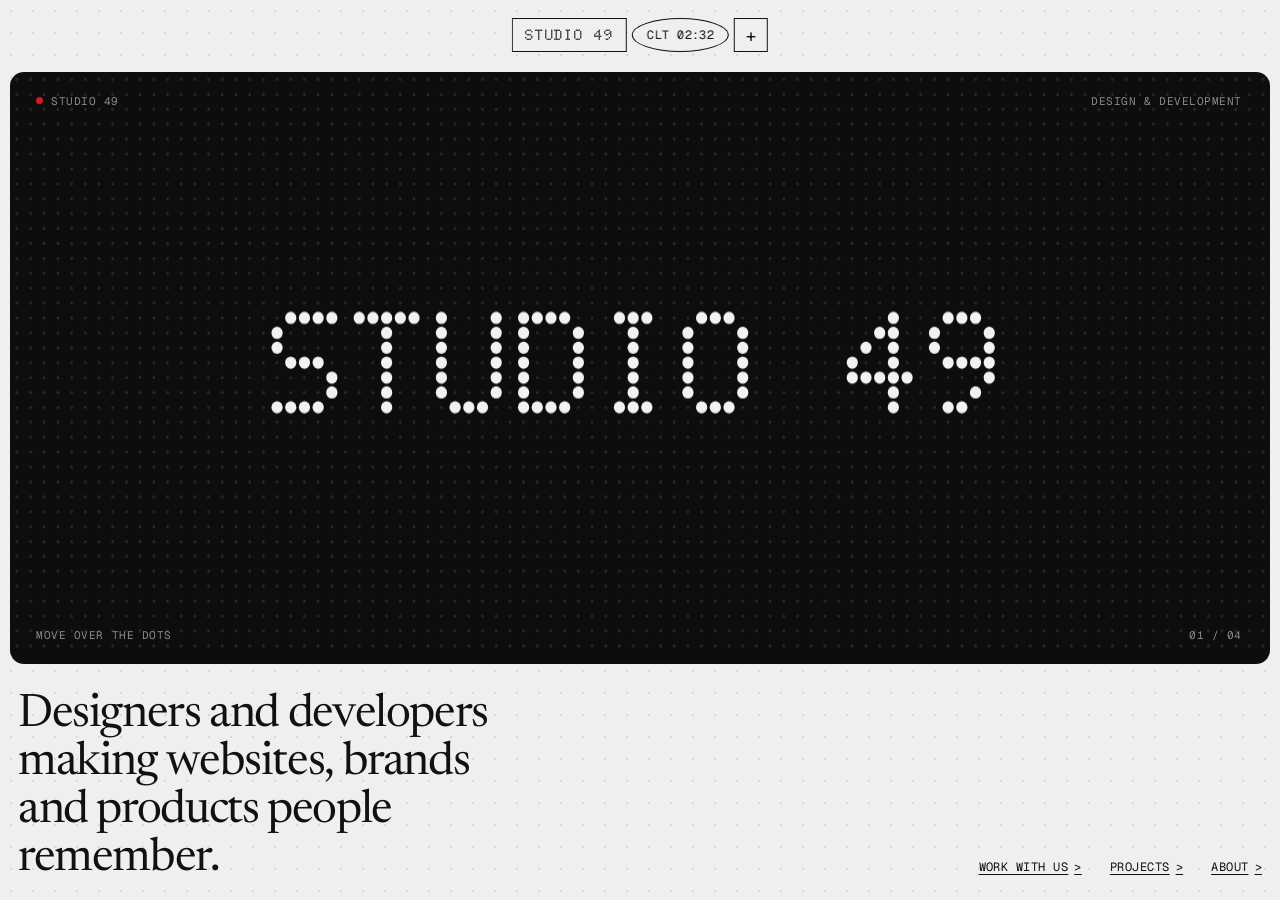
==== commit 2a7fa6f1: "Team tags: pastel fills per skill" ====
--- a/index.html
+++ b/index.html
@@ -10,7 +10,7 @@
   <link rel="preconnect" href="https://fonts.googleapis.com">
   <link rel="preconnect" href="https://fonts.gstatic.com" crossorigin>
   <link href="https://fonts.googleapis.com/css2?family=Doto:wght@800;900&family=Geist:wght@400;500&family=Geist+Mono:wght@400;500&family=Newsreader:opsz,wght@6..72,400&display=swap" rel="stylesheet">
-  <link rel="stylesheet" href="css/styles.css?v=5">
+  <link rel="stylesheet" href="css/styles.css?v=6">
 </head>
 <body data-page="home">
 <main class="home">
@@ -25,7 +25,7 @@
   </div>
 </main>
 <script src="js/vendor/motion.js"></script>
-<script src="js/config.js?v=5"></script>
-<script src="js/main.js?v=5"></script>
+<script src="js/config.js?v=6"></script>
+<script src="js/main.js?v=6"></script>
 </body>
 </html>
--- a/css/styles.css
+++ b/css/styles.css
@@ -113,10 +113,11 @@
 .list > div { display: grid; grid-template-columns: 50px minmax(180px, 1fr) 1.6fr 210px; gap: 16px; padding: 14px 0; border-bottom: 1px solid var(--line); align-items: center; }
 .tags { display: flex; flex-wrap: wrap; gap: 6px; }
 .tag { display: inline-flex; align-items: center; gap: 7px; height: 26px; padding: 0 10px 0 8px; border-radius: 4px; cursor: default;
-  font-family: var(--mono); font-size: 11px; letter-spacing: 0.05em; text-transform: uppercase; color: var(--ink);
-  background: var(--card); border: 1px solid #d0d0cb; transition: background .2s, color .2s, border-color .2s; }
-.tag svg { width: 11px; height: 11px; flex: none; fill: var(--c); }
-.tag:hover { background: var(--panel); border-color: var(--panel); color: #f2f2f0; }
+  font-family: var(--mono); font-size: 11px; letter-spacing: 0.05em; text-transform: uppercase;
+  color: color-mix(in srgb, var(--c) 55%, #111); background: var(--p); transition: background .2s, color .2s; }
+.tag svg { width: 11px; height: 11px; flex: none; fill: var(--c); transition: fill .2s; }
+.tag:hover { background: var(--c); color: #fff; }
+.tag:hover svg { fill: #fff; }
 .list .n { font-family: var(--dot); font-weight: 800; font-size: 18px; color: var(--grey); }
 .list .name { font-family: var(--serif); font-size: clamp(22px, 2.2vw, 30px); letter-spacing: -0.02em; }
 .list .role { text-align: right; }
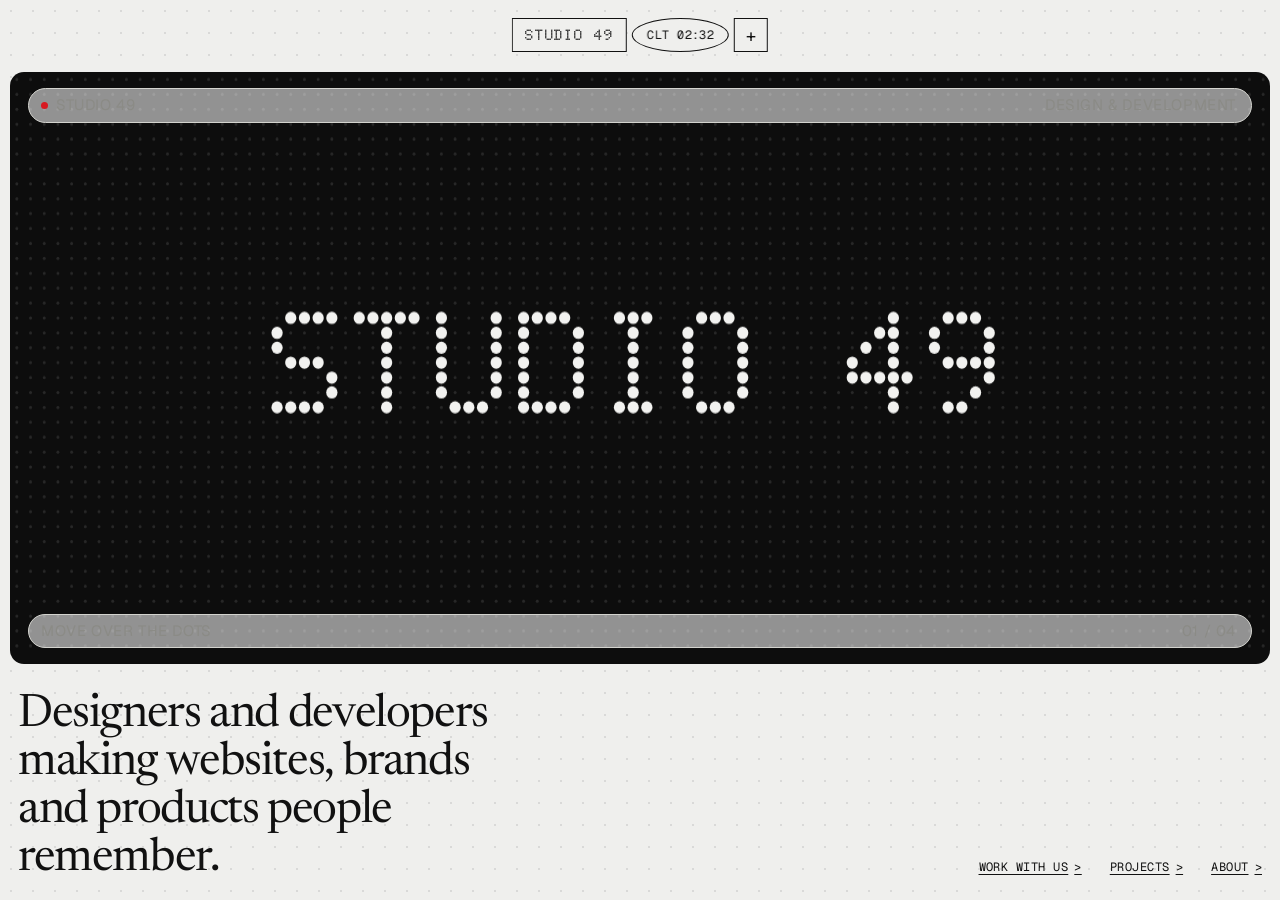
==== commit 446f4129: "Team tags: DAY-style rounded pills with bright dots" ====
--- a/index.html
+++ b/index.html
@@ -10,7 +10,7 @@
   <link rel="preconnect" href="https://fonts.googleapis.com">
   <link rel="preconnect" href="https://fonts.gstatic.com" crossorigin>
   <link href="https://fonts.googleapis.com/css2?family=Doto:wght@800;900&family=Geist:wght@400;500&family=Geist+Mono:wght@400;500&family=Newsreader:opsz,wght@6..72,400&display=swap" rel="stylesheet">
-  <link rel="stylesheet" href="css/styles.css?v=6">
+  <link rel="stylesheet" href="css/styles.css?v=7">
 </head>
 <body data-page="home">
 <main class="home">
@@ -25,7 +25,7 @@
   </div>
 </main>
 <script src="js/vendor/motion.js"></script>
-<script src="js/config.js?v=6"></script>
-<script src="js/main.js?v=6"></script>
+<script src="js/config.js?v=7"></script>
+<script src="js/main.js?v=7"></script>
 </body>
 </html>
--- a/css/styles.css
+++ b/css/styles.css
@@ -112,12 +112,10 @@
 .list { border-top: 1px solid var(--ink); margin: 0 8px 60px; }
 .list > div { display: grid; grid-template-columns: 50px minmax(180px, 1fr) 1.6fr 210px; gap: 16px; padding: 14px 0; border-bottom: 1px solid var(--line); align-items: center; }
 .tags { display: flex; flex-wrap: wrap; gap: 6px; }
-.tag { display: inline-flex; align-items: center; gap: 7px; height: 26px; padding: 0 10px 0 8px; border-radius: 4px; cursor: default;
-  font-family: var(--mono); font-size: 11px; letter-spacing: 0.05em; text-transform: uppercase;
-  color: color-mix(in srgb, var(--c) 55%, #111); background: var(--p); transition: background .2s, color .2s; }
-.tag svg { width: 11px; height: 11px; flex: none; fill: var(--c); transition: fill .2s; }
-.tag:hover { background: var(--c); color: #fff; }
-.tag:hover svg { fill: #fff; }
+.tag { display: inline-flex; align-items: center; gap: 9px; padding: 5px 15px 5px 12px; border-radius: 999px; cursor: default;
+  font-family: var(--sans); font-size: 15px; color: var(--ink); background: rgba(255,255,255,.55); border: 1px solid #d3d3ce; transition: border-color .2s; }
+.tag i { width: 11px; height: 11px; border-radius: 50%; background: var(--c); flex: none; }
+.tag:hover { border-color: var(--ink); }
 .list .n { font-family: var(--dot); font-weight: 800; font-size: 18px; color: var(--grey); }
 .list .name { font-family: var(--serif); font-size: clamp(22px, 2.2vw, 30px); letter-spacing: -0.02em; }
 .list .role { text-align: right; }
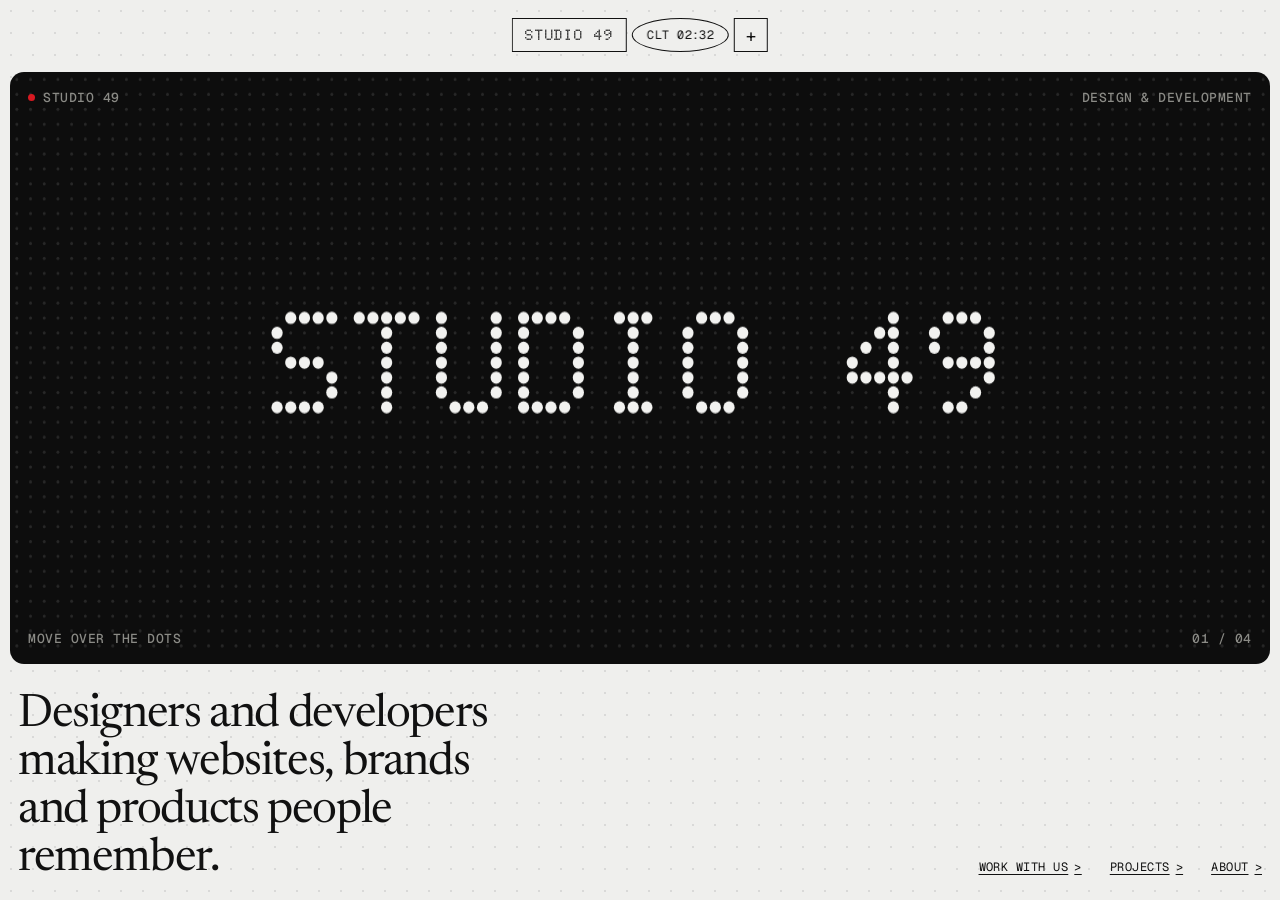
==== commit 38259eb9: "Team tags: colored <bracket> tags from the brand file" ====
--- a/index.html
+++ b/index.html
@@ -10,7 +10,7 @@
   <link rel="preconnect" href="https://fonts.googleapis.com">
   <link rel="preconnect" href="https://fonts.gstatic.com" crossorigin>
   <link href="https://fonts.googleapis.com/css2?family=Doto:wght@800;900&family=Geist:wght@400;500&family=Geist+Mono:wght@400;500&family=Newsreader:opsz,wght@6..72,400&display=swap" rel="stylesheet">
-  <link rel="stylesheet" href="css/styles.css?v=7">
+  <link rel="stylesheet" href="css/styles.css?v=8">
 </head>
 <body data-page="home">
 <main class="home">
@@ -25,7 +25,7 @@
   </div>
 </main>
 <script src="js/vendor/motion.js"></script>
-<script src="js/config.js?v=7"></script>
-<script src="js/main.js?v=7"></script>
+<script src="js/config.js?v=8"></script>
+<script src="js/main.js?v=8"></script>
 </body>
 </html>
--- a/css/styles.css
+++ b/css/styles.css
@@ -112,10 +112,10 @@
 .list { border-top: 1px solid var(--ink); margin: 0 8px 60px; }
 .list > div { display: grid; grid-template-columns: 50px minmax(180px, 1fr) 1.6fr 210px; gap: 16px; padding: 14px 0; border-bottom: 1px solid var(--line); align-items: center; }
 .tags { display: flex; flex-wrap: wrap; gap: 6px; }
-.tag { display: inline-flex; align-items: center; gap: 9px; padding: 5px 15px 5px 12px; border-radius: 999px; cursor: default;
-  font-family: var(--sans); font-size: 15px; color: var(--ink); background: rgba(255,255,255,.55); border: 1px solid #d3d3ce; transition: border-color .2s; }
-.tag i { width: 11px; height: 11px; border-radius: 50%; background: var(--c); flex: none; }
-.tag:hover { border-color: var(--ink); }
+.tags { gap: 4px 14px; }
+.tag { font-family: var(--mono); font-size: 13px; font-weight: 500; color: var(--c); white-space: nowrap; cursor: default; transition: opacity .2s; }
+.tag b { font-weight: 400; opacity: .55; transition: opacity .2s; }
+.tag:hover b { opacity: 1; }
 .list .n { font-family: var(--dot); font-weight: 800; font-size: 18px; color: var(--grey); }
 .list .name { font-family: var(--serif); font-size: clamp(22px, 2.2vw, 30px); letter-spacing: -0.02em; }
 .list .role { text-align: right; }
